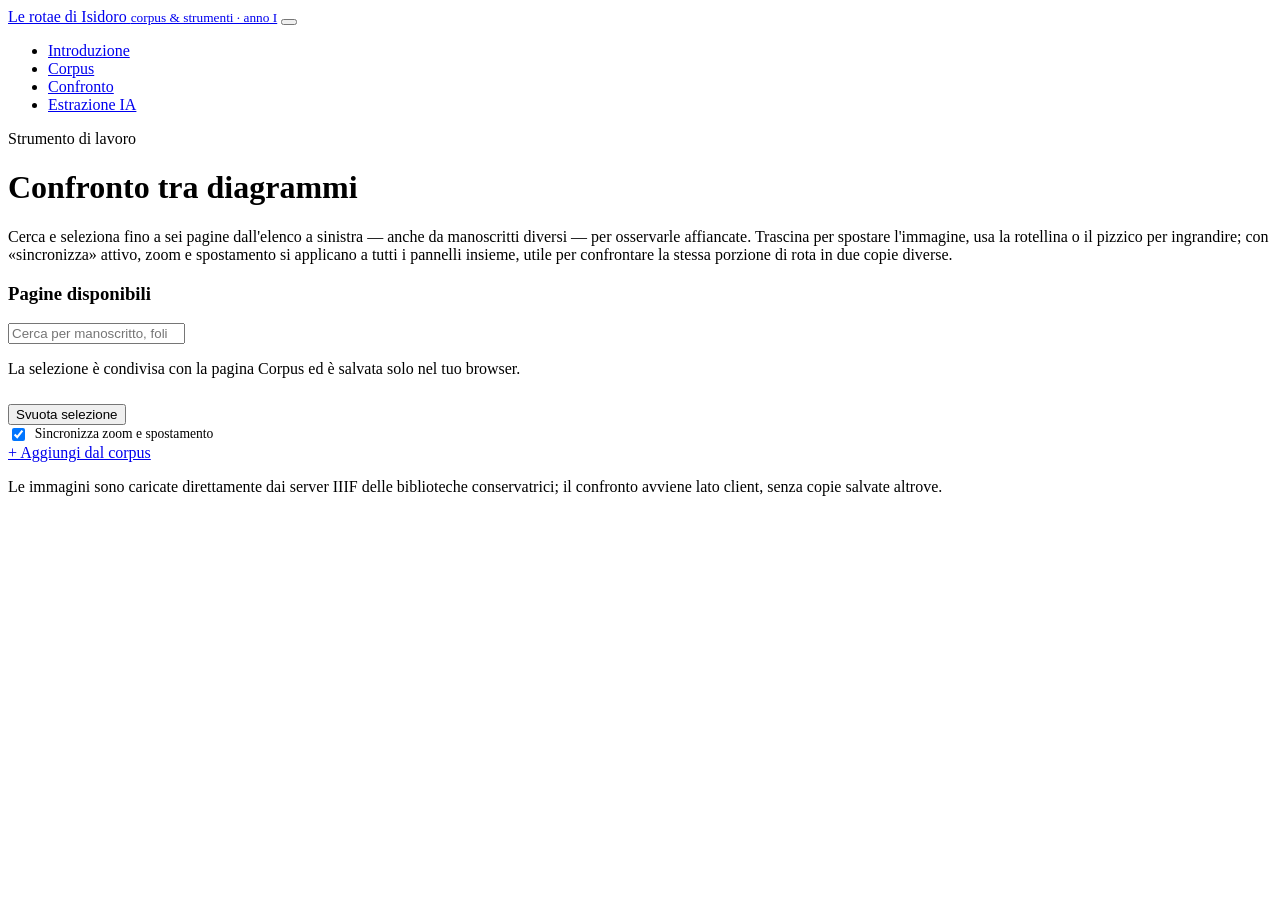
==== confronto.html @ d558e157 "Add files via upload" ====
<!doctype html>
<html lang="it">
<head>
<meta charset="utf-8">
<meta name="viewport" content="width=device-width, initial-scale=1">
<title>Confronto — Le rotae di Isidoro</title>
<meta name="description" content="Confronta affiancate le rotae e gli schemi diagrammatici dei manoscritti isidoriani, con zoom sincronizzato.">
<link rel="stylesheet" href="css/style.css">
</head>
<body data-page="confronto">

<nav class="site-nav">
  <div class="wrap">
    <a class="brand" href="index.html">Le rotae di Isidoro <small>corpus &amp; strumenti · anno I</small></a>
    <button class="nav-toggle" aria-label="Apri il menu" aria-expanded="false"><span></span></button>
    <ul class="nav-links">
      <li><a href="index.html" data-page="home">Introduzione</a></li>
      <li><a href="corpus.html" data-page="corpus">Corpus</a></li>
      <li><a href="confronto.html" data-page="confronto">Confronto</a></li>
      <li><a href="estrazione.html" data-page="estrazione">Estrazione IA</a></li>
    </ul>
  </div>
</nav>

<header class="pageheader">
  <div class="wrap">
    <p class="eyebrow">Strumento di lavoro</p>
    <h1>Confronto tra diagrammi</h1>
    <p>Cerca e seleziona fino a sei pagine dall'elenco a sinistra — anche da manoscritti diversi — per osservarle affiancate. Trascina per spostare l'immagine, usa la rotellina o il pizzico per ingrandire; con «sincronizza» attivo, zoom e spostamento si applicano a tutti i pannelli insieme, utile per confrontare la stessa porzione di rota in due copie diverse.</p>
  </div>
</header>

<section class="section">
  <div class="wrap">
    <div class="confronto-layout">
      <aside class="picker">
        <h3>Pagine disponibili</h3>
        <input class="picker-search" id="picker-search" type="search" placeholder="Cerca per manoscritto, folio, titolo…">
        <div class="picker-list" id="picker-list"></div>
        <p class="picker-hint">La selezione è condivisa con la pagina Corpus ed è salvata solo nel tuo browser.</p>
        <button class="btn-quiet btn-sm" id="clear-all" style="margin-top:0.6rem;">Svuota selezione</button>
      </aside>

      <div class="compare-stage-wrap">
        <div class="compare-toolbar">
          <label style="display:flex; align-items:center; gap:0.5em; font-size:0.85rem; color:var(--ink-soft);">
            <input type="checkbox" id="sync-toggle" checked style="accent-color:var(--lapis);">
            Sincronizza zoom e spostamento
          </label>
          <span class="spacer"></span>
          <a class="btn-quiet btn-sm" href="corpus.html">+ Aggiungi dal corpus</a>
        </div>
        <div class="compare-stage" id="compare-stage"></div>
      </div>
    </div>
  </div>
</section>

<footer class="site-footer">
  <div class="wrap">
    <p>Le immagini sono caricate direttamente dai server IIIF delle biblioteche conservatrici; il confronto avviene lato client, senza copie salvate altrove.</p>
  </div>
</footer>

<script src="js/data.js"></script>
<script src="js/nav.js"></script>
<script src="js/viewer.js"></script>
<script src="js/confronto.js"></script>
</body>
</html>
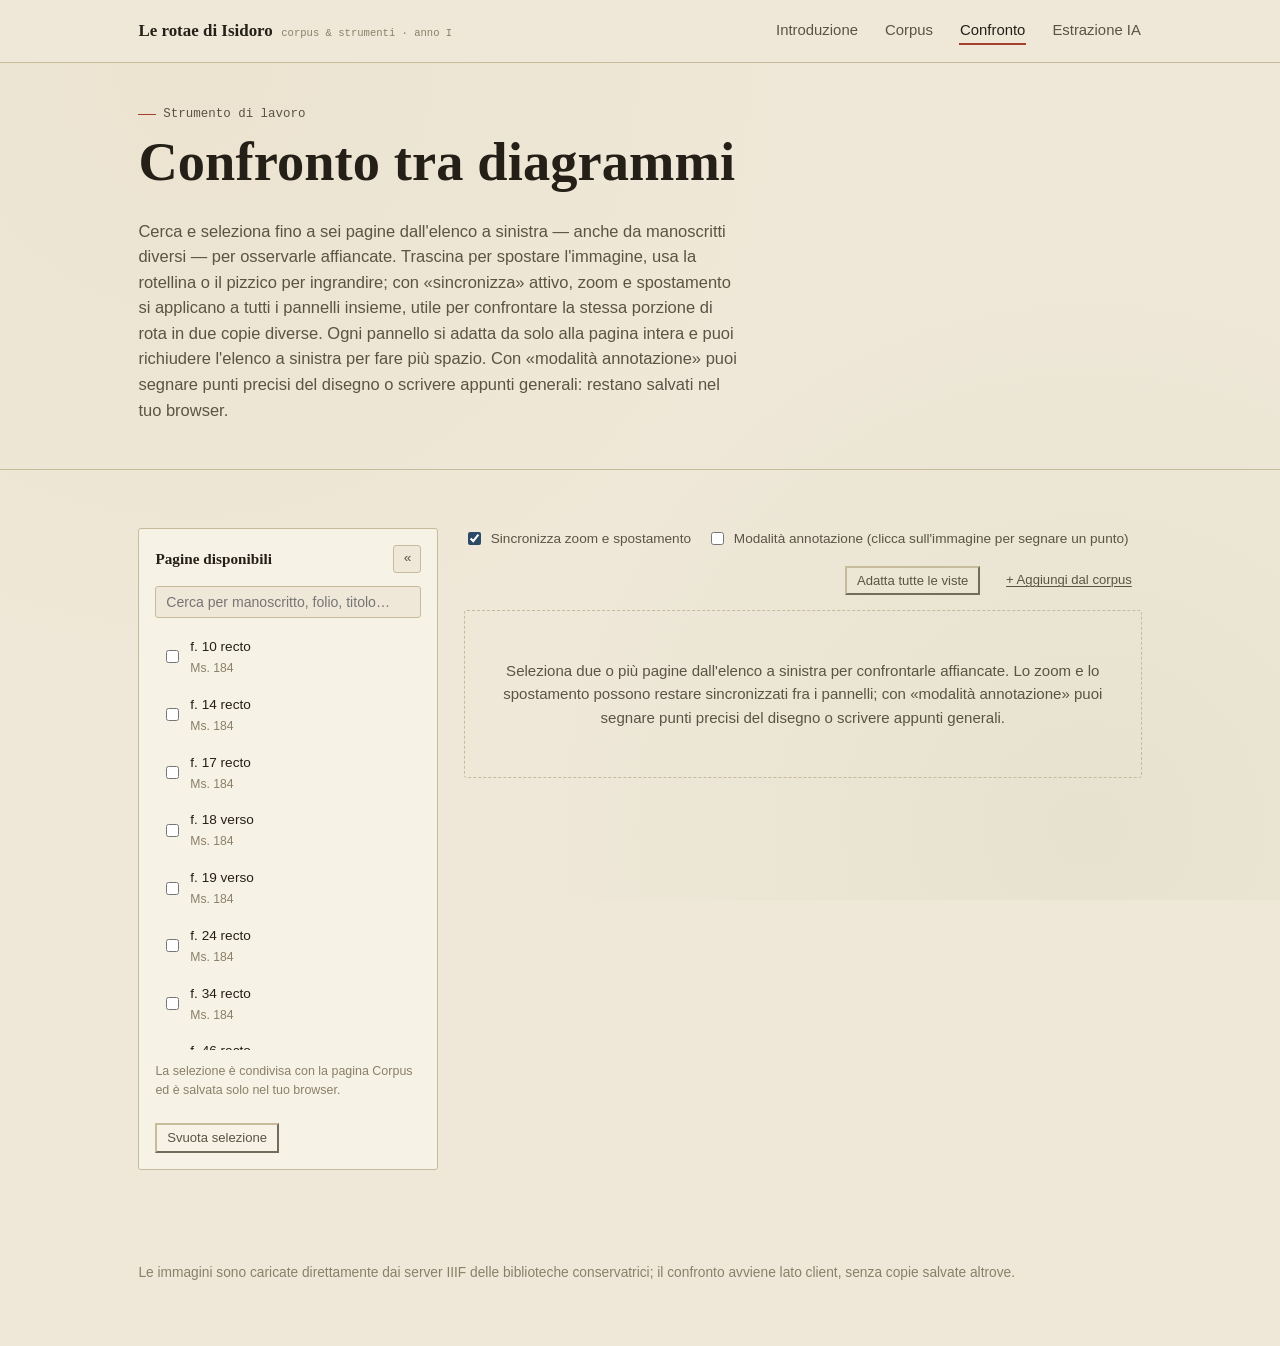
==== commit f7134492: "Tabella dati live, immagini locali Ms.184, confronto migliorato, annotazioni, esempio reale estrazio" ====
--- a/confronto.html
+++ b/confronto.html
@@ -26,28 +26,39 @@
   <div class="wrap">
     <p class="eyebrow">Strumento di lavoro</p>
     <h1>Confronto tra diagrammi</h1>
-    <p>Cerca e seleziona fino a sei pagine dall'elenco a sinistra — anche da manoscritti diversi — per osservarle affiancate. Trascina per spostare l'immagine, usa la rotellina o il pizzico per ingrandire; con «sincronizza» attivo, zoom e spostamento si applicano a tutti i pannelli insieme, utile per confrontare la stessa porzione di rota in due copie diverse.</p>
+    <p>Cerca e seleziona fino a sei pagine dall'elenco a sinistra — anche da manoscritti diversi — per osservarle affiancate. Trascina per spostare l'immagine, usa la rotellina o il pizzico per ingrandire; con «sincronizza» attivo, zoom e spostamento si applicano a tutti i pannelli insieme, utile per confrontare la stessa porzione di rota in due copie diverse. Ogni pannello si adatta da solo alla pagina intera e puoi richiudere l'elenco a sinistra per fare più spazio. Con «modalità annotazione» puoi segnare punti precisi del disegno o scrivere appunti generali: restano salvati nel tuo browser.</p>
   </div>
 </header>
 
 <section class="section">
   <div class="wrap">
-    <div class="confronto-layout">
-      <aside class="picker">
-        <h3>Pagine disponibili</h3>
-        <input class="picker-search" id="picker-search" type="search" placeholder="Cerca per manoscritto, folio, titolo…">
-        <div class="picker-list" id="picker-list"></div>
-        <p class="picker-hint">La selezione è condivisa con la pagina Corpus ed è salvata solo nel tuo browser.</p>
-        <button class="btn-quiet btn-sm" id="clear-all" style="margin-top:0.6rem;">Svuota selezione</button>
+    <div class="confronto-layout" id="confronto-layout">
+      <aside class="picker" id="picker">
+        <div class="picker-head">
+          <h3>Pagine disponibili</h3>
+          <button class="picker-toggle" id="picker-toggle" type="button" aria-expanded="true" aria-controls="picker" title="Nascondi l'elenco per fare spazio">«</button>
+        </div>
+        <div class="picker-body" id="picker-body">
+          <input class="picker-search" id="picker-search" type="search" placeholder="Cerca per manoscritto, folio, titolo…">
+          <div class="picker-list" id="picker-list"></div>
+          <p class="picker-hint">La selezione è condivisa con la pagina Corpus ed è salvata solo nel tuo browser.</p>
+          <button class="btn-quiet btn-sm" id="clear-all" style="margin-top:0.6rem;">Svuota selezione</button>
+        </div>
       </aside>
 
       <div class="compare-stage-wrap">
         <div class="compare-toolbar">
+          <button class="picker-reopen" id="picker-reopen" type="button" hidden title="Mostra l'elenco delle pagine">» Pagine</button>
           <label style="display:flex; align-items:center; gap:0.5em; font-size:0.85rem; color:var(--ink-soft);">
             <input type="checkbox" id="sync-toggle" checked style="accent-color:var(--lapis);">
             Sincronizza zoom e spostamento
           </label>
+          <label style="display:flex; align-items:center; gap:0.5em; font-size:0.85rem; color:var(--ink-soft);">
+            <input type="checkbox" id="annotate-toggle" style="accent-color:var(--minium);">
+            Modalità annotazione (clicca sull'immagine per segnare un punto)
+          </label>
           <span class="spacer"></span>
+          <button class="btn-quiet btn-sm" id="fit-all" type="button">Adatta tutte le viste</button>
           <a class="btn-quiet btn-sm" href="corpus.html">+ Aggiungi dal corpus</a>
         </div>
         <div class="compare-stage" id="compare-stage"></div>
--- a/css/style.css
+++ b/css/style.css
@@ -0,0 +1,611 @@
+/* ============================================================
+   Isidoro — corpus dei diagrammi
+   Palette ispirata ai pigmenti dei codici altomedievali:
+   pergamena, inchiostro ferrogallico, verderame, minio, lapislazzuli.
+   ============================================================ */
+
+@import url('https://fonts.googleapis.com/css2?family=Spectral:ital,wght@0,400;0,500;0,600;0,700;1,400;1,500&family=IBM+Plex+Sans:ital,wght@0,400;0,500;0,600;1,400&family=IBM+Plex+Mono:wght@400;500&display=swap');
+
+:root{
+  --paper: #EFE8D8;
+  --paper-raised: #F7F2E6;
+  --paper-deep: #E3D9C1;
+  --ink: #241F17;
+  --ink-soft: #5B5344;
+  --ink-faint: #8A8069;
+  --rule: #C7BB9C;
+  --rule-soft: #DAD0B4;
+
+  --verdigris: #5E7350;
+  --verdigris-dark: #445536;
+  --verdigris-tint: #E4E9DC;
+
+  --minium: #A3402C;
+  --minium-dark: #7C2F20;
+  --minium-tint: #F1DDD5;
+
+  --lapis: #2C4A66;
+  --lapis-dark: #1D3346;
+  --lapis-tint: #DDE5EC;
+
+  --gold: #B08A3E;
+
+  --shadow: 2px 3px 0 rgba(36,31,23,0.08);
+  --radius: 3px;
+
+  --font-display: 'Spectral', Georgia, serif;
+  --font-body: 'IBM Plex Sans', -apple-system, BlinkMacSystemFont, sans-serif;
+  --font-mono: 'IBM Plex Mono', ui-monospace, Menlo, monospace;
+
+  --measure: 66ch;
+}
+
+*, *::before, *::after{ box-sizing: border-box; }
+
+html{
+  scroll-behavior: smooth;
+}
+@media (prefers-reduced-motion: reduce){
+  html{ scroll-behavior: auto; }
+  *, *::before, *::after{
+    animation-duration: 0.001ms !important;
+    animation-iteration-count: 1 !important;
+    transition-duration: 0.001ms !important;
+    scroll-behavior: auto !important;
+  }
+}
+
+body{
+  margin: 0;
+  background: var(--paper);
+  color: var(--ink);
+  font-family: var(--font-body);
+  font-size: 16.5px;
+  line-height: 1.55;
+  -webkit-font-smoothing: antialiased;
+}
+
+/* subtle paper grain via layered gradients */
+body{
+  background-image:
+    radial-gradient(circle at 15% 8%, rgba(176,138,62,0.05), transparent 45%),
+    radial-gradient(circle at 85% 92%, rgba(94,115,80,0.06), transparent 40%);
+  background-attachment: fixed;
+}
+
+h1, h2, h3, h4{
+  font-family: var(--font-display);
+  color: var(--ink);
+  margin: 0 0 0.5em;
+  font-weight: 600;
+  letter-spacing: 0.002em;
+}
+h1{ font-size: clamp(2.1rem, 4.4vw, 3.4rem); line-height: 1.08; font-weight: 600; }
+h2{ font-size: clamp(1.5rem, 2.6vw, 2rem); line-height: 1.18; }
+h3{ font-size: 1.2rem; line-height: 1.3; }
+
+p{ margin: 0 0 1.05em; }
+a{ color: var(--lapis); text-decoration-thickness: 1px; text-underline-offset: 2px; }
+a:hover{ color: var(--lapis-dark); }
+a:focus-visible, button:focus-visible, input:focus-visible, textarea:focus-visible, select:focus-visible, [tabindex]:focus-visible{
+  outline: 2px solid var(--minium);
+  outline-offset: 2px;
+}
+
+.measure{ max-width: var(--measure); }
+
+.wrap{
+  max-width: 1080px;
+  margin: 0 auto;
+  padding: 0 clamp(1.1rem, 3vw, 2.4rem);
+}
+
+/* ---------- Nav ---------- */
+.site-nav{
+  position: sticky; top: 0; z-index: 40;
+  background: rgba(239,232,216,0.92);
+  backdrop-filter: blur(6px);
+  border-bottom: 1px solid var(--rule);
+}
+.site-nav .wrap{
+  display: flex; align-items: center; justify-content: space-between;
+  gap: 1rem; min-height: 62px;
+}
+.brand{
+  font-family: var(--font-display);
+  font-weight: 600; font-size: 1.06rem;
+  color: var(--ink); text-decoration: none;
+  display: flex; align-items: baseline; gap: 0.5em;
+}
+.brand small{
+  font-family: var(--font-mono); font-weight: 400;
+  font-size: 0.66rem; color: var(--ink-faint);
+}
+.nav-links{
+  display: flex; gap: clamp(0.9rem, 2vw, 1.7rem);
+  list-style: none; margin: 0; padding: 0;
+  font-size: 0.93rem;
+}
+.nav-links a{
+  color: var(--ink-soft); text-decoration: none;
+  padding: 0.3em 0.05em; border-bottom: 2px solid transparent;
+}
+.nav-links a:hover, .nav-links a[aria-current="page"]{
+  color: var(--ink); border-bottom-color: var(--minium);
+}
+.nav-toggle{ display: none; }
+
+@media (max-width: 640px){
+  .nav-links{
+    position: fixed; inset: 62px 0 auto 0; background: var(--paper-raised);
+    border-bottom: 1px solid var(--rule);
+    flex-direction: column; padding: 1rem 1.4rem 1.4rem; gap: 0.9rem;
+    transform: translateY(-8px); opacity: 0; pointer-events: none;
+    transition: transform .18s ease, opacity .18s ease;
+  }
+  .nav-links.open{ transform: translateY(0); opacity: 1; pointer-events: auto; }
+  .nav-toggle{
+    display: inline-flex; align-items: center; justify-content: center;
+    width: 38px; height: 38px; border: 1px solid var(--rule);
+    background: var(--paper-raised); border-radius: var(--radius); cursor: pointer;
+  }
+  .nav-toggle span, .nav-toggle span::before, .nav-toggle span::after{
+    content:""; display:block; width: 16px; height: 1.5px; background: var(--ink);
+    position: relative; transition: transform .15s ease;
+  }
+  .nav-toggle span::before{ position:absolute; top:-5px; }
+  .nav-toggle span::after{ position:absolute; top:5px; }
+}
+
+/* ---------- Buttons / chips ---------- */
+.btn{
+  display: inline-flex; align-items: center; gap: 0.5em;
+  font-family: var(--font-body); font-size: 0.92rem; font-weight: 500;
+  padding: 0.62em 1.05em; border-radius: var(--radius);
+  border: 1px solid var(--ink); background: var(--ink); color: var(--paper-raised);
+  text-decoration: none; cursor: pointer; line-height: 1.2;
+  transition: background .12s ease, color .12s ease, transform .08s ease;
+}
+.btn:hover{ background: var(--verdigris-dark); border-color: var(--verdigris-dark); color: #fff; }
+.btn:active{ transform: translateY(1px); }
+.btn-outline{
+  background: transparent; color: var(--ink); border: 1px solid var(--ink);
+}
+.btn-outline:hover{ background: var(--ink); color: var(--paper-raised); }
+.btn-quiet{
+  background: transparent; border-color: var(--rule); color: var(--ink-soft);
+}
+.btn-quiet:hover{ background: var(--paper-deep); color: var(--ink); border-color: var(--ink-soft); }
+.btn[disabled]{ opacity: 0.45; cursor: not-allowed; }
+.btn-sm{ padding: 0.4em 0.75em; font-size: 0.82rem; }
+
+.tag{
+  display: inline-block; font-family: var(--font-mono); font-size: 0.72rem;
+  color: var(--ink-soft); border: 1px solid var(--rule); border-radius: 20px;
+  padding: 0.22em 0.7em; background: var(--paper-raised);
+}
+
+/* ---------- Hero / rota ---------- */
+.hero{
+  padding: clamp(2.4rem, 6vw, 4.6rem) 0 clamp(2.2rem, 5vw, 3.6rem);
+  border-bottom: 1px solid var(--rule);
+}
+.hero .wrap{
+  display: grid; grid-template-columns: 1.05fr 0.95fr; gap: clamp(2rem, 5vw, 3.5rem);
+  align-items: center;
+}
+@media (max-width: 860px){
+  .hero .wrap{ grid-template-columns: 1fr; }
+  .hero-figure{ order: -1; max-width: 320px; margin: 0 auto; }
+}
+.eyebrow{
+  font-family: var(--font-mono); font-size: 0.78rem; color: var(--minium-dark);
+  margin: 0 0 0.9em; display:flex; align-items:center; gap:0.6em;
+}
+.eyebrow::before{ content:""; width: 1.4em; height:1px; background: var(--minium); display:inline-block; }
+.hero h1{ margin-bottom: 0.42em; }
+.hero .lede{ font-size: 1.08rem; color: var(--ink-soft); max-width: 46ch; }
+.hero-cta{ display:flex; gap: 0.8rem; margin-top: 1.5rem; flex-wrap: wrap; }
+
+.rota{ width: 100%; height: auto; }
+.rota-sector{
+  fill: var(--paper-raised); stroke: var(--ink); stroke-width: 1;
+  cursor: pointer; transition: fill .15s ease;
+}
+.rota-sector:hover, .rota-sector:focus-visible{ fill: var(--verdigris-tint); outline: none; }
+.rota-sector.s-corpus:hover{ fill: var(--verdigris-tint); }
+.rota-sector.s-confronto:hover{ fill: var(--lapis-tint); }
+.rota-sector.s-estrazione:hover{ fill: var(--minium-tint); }
+.rota-tick{ stroke: var(--ink-faint); stroke-width: 1; }
+.rota-hub{ fill: var(--paper); stroke: var(--ink); stroke-width: 1.3; }
+.rota-hub-label{
+  font-family: var(--font-mono); font-size: 10.5px; fill: var(--ink-soft);
+  text-anchor: middle;
+}
+.rota-num{
+  font-family: var(--font-display); font-size: 19px; fill: var(--ink);
+  text-anchor: middle; pointer-events: none;
+}
+.rota-label{
+  font-family: var(--font-body); font-size: 10.6px; fill: var(--ink-soft);
+  text-anchor: middle; pointer-events: none;
+}
+.rota-a{ text-decoration: none; }
+
+/* ---------- Section shell ---------- */
+.section{ padding: clamp(2.4rem, 5vw, 3.6rem) 0; border-bottom: 1px solid var(--rule); }
+.section:last-of-type{ border-bottom: none; }
+.section-head{
+  display:flex; align-items: flex-end; justify-content: space-between; gap: 1.5rem;
+  margin-bottom: 1.7rem; flex-wrap: wrap;
+}
+.section-head h2{ margin: 0; }
+.section-num{
+  font-family: var(--font-mono); font-size: 0.78rem; color: var(--ink-faint);
+}
+.section-intro{ max-width: var(--measure); color: var(--ink-soft); }
+
+/* ---------- Cards (index summary) ---------- */
+.card-grid{
+  display: grid; grid-template-columns: repeat(3, 1fr); gap: 1.1rem;
+}
+@media (max-width: 780px){ .card-grid{ grid-template-columns: 1fr; } }
+.card{
+  border: 1px solid var(--rule); background: var(--paper-raised);
+  padding: 1.4rem 1.4rem 1.5rem; border-radius: var(--radius);
+  text-decoration: none; color: var(--ink); box-shadow: var(--shadow);
+  display: flex; flex-direction: column; gap: 0.5rem;
+}
+.card:hover{ border-color: var(--ink); }
+.card .card-num{ font-family: var(--font-mono); font-size: 0.75rem; color: var(--minium-dark); }
+.card h3{ margin: 0; }
+.card p{ color: var(--ink-soft); font-size: 0.93rem; margin: 0; }
+.card .card-go{ margin-top: auto; font-size: 0.85rem; color: var(--ink-soft); padding-top: 0.6rem; }
+
+/* ---------- Stat strip ---------- */
+.stat-strip{
+  display: grid; grid-template-columns: repeat(4, 1fr); border: 1px solid var(--rule);
+  border-radius: var(--radius); overflow: hidden; background: var(--paper-raised);
+}
+@media (max-width: 700px){ .stat-strip{ grid-template-columns: repeat(2, 1fr); } }
+.stat{
+  padding: 1.1rem 1.2rem; border-right: 1px solid var(--rule);
+}
+.stat:last-child{ border-right: none; }
+.stat .n{ font-family: var(--font-display); font-size: 1.7rem; display:block; }
+.stat .l{ font-size: 0.79rem; color: var(--ink-soft); }
+
+/* ---------- Timeline (bibliografia) ---------- */
+.timeline{ list-style: none; margin: 0; padding: 0; border-left: 1px solid var(--rule); }
+.timeline li{ position: relative; padding: 0 0 1.7rem 1.6rem; }
+.timeline li::before{
+  content:""; position:absolute; left:-4.5px; top: 0.35em;
+  width: 8px; height: 8px; border-radius: 50%; background: var(--verdigris);
+  border: 2px solid var(--paper);
+}
+.timeline h3{ margin-bottom: 0.15em; font-size: 1.05rem; }
+.timeline .when{ font-family: var(--font-mono); font-size: 0.74rem; color: var(--ink-faint); }
+.timeline p{ color: var(--ink-soft); margin-top: 0.3em; }
+
+/* ---------- Vista tabellare dei dati (index) ---------- */
+.datatable-toolbar{
+  display:flex; align-items:center; gap: 0.8rem; flex-wrap: wrap; margin-bottom: 0.9rem;
+}
+.datatable-search{
+  min-width: 240px; flex: 1 1 240px; padding: 0.5em 0.7em; border: 1px solid var(--rule);
+  border-radius: var(--radius); font-family: var(--font-body); font-size: 0.88rem; background: var(--paper-raised);
+}
+.datatable-toolbar .spacer{ flex: 0 0 0; }
+.datatable-count{ font-family: var(--font-mono); font-size: 0.76rem; color: var(--ink-faint); white-space: nowrap; }
+.datatable-wrap{
+  border: 1px solid var(--rule); border-radius: var(--radius); overflow: auto; max-height: 520px;
+  background: var(--paper-raised);
+}
+.datatable{ width: 100%; border-collapse: collapse; font-size: 0.83rem; }
+.datatable thead th{
+  position: sticky; top: 0; z-index: 1; text-align: left; font-family: var(--font-mono); font-weight: 500;
+  font-size: 0.7rem; letter-spacing: 0.02em; text-transform: uppercase; color: var(--ink-soft);
+  background: var(--paper-deep); padding: 0.55em 0.7em; border-bottom: 1px solid var(--rule);
+  white-space: nowrap;
+}
+.datatable td{
+  padding: 0.55em 0.7em; border-bottom: 1px solid var(--rule-soft); vertical-align: top;
+}
+.datatable tr.datatable-group-start td{ border-top: 2px solid var(--rule); }
+.datatable .dt-sub{ color: var(--ink-faint); font-size: 0.75rem; }
+.datatable .dt-url code{ font-family: var(--font-mono); font-size: 0.74rem; color: var(--ink-soft); }
+.datatable .dt-yes{ color: var(--verdigris-dark); }
+.datatable .dt-no{ color: var(--ink-faint); }
+.datatable .dt-actions{ display:flex; gap: 0.4em; white-space: nowrap; }
+
+/* ---------- Footer ---------- */
+.site-footer{
+  padding: 2.2rem 0 3rem; color: var(--ink-faint); font-size: 0.86rem;
+}
+.site-footer a{ color: var(--ink-soft); }
+
+/* ============================================================
+   Corpus page
+   ============================================================ */
+.filters{
+  display:flex; gap: 0.6rem; flex-wrap: wrap; margin-bottom: 1.6rem;
+}
+.filter-btn{
+  font-family: var(--font-mono); font-size: 0.78rem; padding: 0.42em 0.85em;
+  border: 1px solid var(--rule); background: var(--paper-raised); color: var(--ink-soft);
+  border-radius: 20px; cursor: pointer;
+}
+.filter-btn[aria-pressed="true"]{ border-color: var(--ink); color: var(--ink); background: var(--paper-deep); }
+
+.ms-block{ margin-bottom: 2.6rem; }
+.ms-head{
+  display:flex; justify-content: space-between; align-items:flex-start; gap: 1rem;
+  flex-wrap: wrap; padding-bottom: 0.9rem; border-bottom: 1px solid var(--rule); margin-bottom: 1.1rem;
+}
+.ms-head h3{ font-size: 1.35rem; margin-bottom: 0.15em; }
+.ms-meta{ font-size: 0.86rem; color: var(--ink-soft); display:flex; gap: 1.1rem; flex-wrap: wrap; }
+.ms-meta b{ color: var(--ink); font-weight: 600; }
+.ms-note{ font-size: 0.87rem; color: var(--ink-soft); max-width: 40ch; font-style: italic; }
+.ms-count{ font-family: var(--font-mono); font-size: 0.78rem; color: var(--ink-faint); white-space: nowrap; }
+
+.page-grid{
+  display: grid; grid-template-columns: repeat(auto-fill, minmax(148px, 1fr)); gap: 0.85rem;
+}
+.folio-card{
+  border: 1px solid var(--rule); background: var(--paper-raised); border-radius: var(--radius);
+  overflow: hidden; cursor: pointer; text-align: left; padding: 0; display: block; width: 100%;
+  font-family: var(--font-body); color: var(--ink);
+}
+.folio-card:hover{ border-color: var(--ink); }
+.folio-thumb{
+  aspect-ratio: 3/4; background: var(--paper-deep);
+  display:flex; align-items:center; justify-content:center; overflow: hidden; position: relative;
+}
+.folio-thumb img{ width:100%; height:100%; object-fit: cover; display:block; }
+.folio-thumb .ph{
+  font-family: var(--font-mono); font-size: 0.68rem; color: var(--ink-faint); text-align:center; padding: 0.8em;
+}
+.folio-info{ padding: 0.6em 0.75em 0.75em; }
+.folio-folio{ font-family: var(--font-mono); font-size: 0.74rem; color: var(--ink-soft); }
+.folio-title{ font-size: 0.85rem; margin-top: 0.15em; line-height: 1.3; }
+.folio-select{
+  position:absolute; top: 0.4rem; right: 0.4rem; width: 22px; height: 22px;
+  border-radius: 50%; border: 1.5px solid rgba(36,31,23,0.55); background: rgba(247,242,230,0.88);
+  display:flex; align-items:center; justify-content:center; font-size: 0.7rem;
+}
+.folio-card.selected{ outline: 2px solid var(--lapis); outline-offset: -2px; }
+.folio-card.selected .folio-select{ background: var(--lapis); border-color: var(--lapis); color: #fff; }
+
+/* ---------- Lightbox / viewer ---------- */
+.lightbox{
+  position: fixed; inset: 0; background: rgba(20,17,11,0.78); z-index: 100;
+  display: none; align-items: center; justify-content: center; padding: 1.4rem;
+}
+.lightbox.open{ display: flex; }
+.lightbox-panel{
+  background: var(--paper-raised); border-radius: var(--radius); max-width: 960px; width: 100%;
+  max-height: 92vh; display: flex; flex-direction: column; overflow: hidden;
+}
+.lightbox-head{
+  display:flex; justify-content: space-between; align-items: center; gap: 1rem;
+  padding: 0.9rem 1.1rem; border-bottom: 1px solid var(--rule);
+}
+.lightbox-head h3{ margin: 0; font-size: 1.05rem; }
+.lightbox-head .meta{ font-size: 0.8rem; color: var(--ink-soft); font-family: var(--font-mono); }
+.lightbox-close{
+  border: none; background: transparent; font-size: 1.3rem; cursor: pointer; color: var(--ink-soft);
+  line-height: 1; padding: 0.2em 0.4em;
+}
+.lightbox-stage{
+  flex: 1; overflow: hidden; background: var(--ink); position: relative;
+  min-height: 320px; touch-action: none;
+}
+.lightbox-stage img{
+  position: absolute; top: 50%; left: 50%; max-width: none;
+  transform-origin: center; user-select: none; -webkit-user-drag: none;
+}
+.viewer-controls{
+  display:flex; gap: 0.5rem; padding: 0.7rem 1.1rem; border-top: 1px solid var(--rule);
+  align-items: center; flex-wrap: wrap;
+}
+.viewer-controls .spacer{ flex: 1; }
+.lightbox-foot{ padding: 0.6rem 1.1rem 0.9rem; font-size: 0.83rem; color: var(--ink-soft); }
+
+/* ============================================================
+   Confronto page
+   ============================================================ */
+.confronto-layout{ display: grid; grid-template-columns: 300px 1fr; gap: 1.6rem; align-items: start; }
+@media (max-width: 900px){
+  .confronto-layout{ grid-template-columns: 1fr; }
+  .confronto-layout.picker-collapsed{ grid-template-columns: 1fr; }
+}
+.picker{
+  border: 1px solid var(--rule); border-radius: var(--radius); background: var(--paper-raised);
+  padding: 1rem; position: sticky; top: 78px;
+}
+.picker-head{ display:flex; align-items:center; justify-content: space-between; gap: 0.6rem; }
+.picker h3{ font-size: 0.95rem; margin: 0; }
+.picker-toggle{
+  flex: none; width: 28px; height: 28px; border: 1px solid var(--rule); border-radius: var(--radius);
+  background: var(--paper); color: var(--ink-soft); cursor: pointer; font-family: var(--font-mono);
+  line-height: 1;
+}
+.picker-toggle:hover{ border-color: var(--ink); color: var(--ink); }
+.picker-body{ margin-top: 0.8rem; }
+.confronto-layout.picker-collapsed{ grid-template-columns: 44px 1fr; }
+.confronto-layout.picker-collapsed .picker{ padding: 0.6rem 0.5rem; }
+.confronto-layout.picker-collapsed .picker-body{ display: none; }
+.picker-reopen{
+  font-family: var(--font-mono); font-size: 0.78rem; padding: 0.42em 0.75em; border-radius: 20px;
+  border: 1px solid var(--rule); background: var(--paper-raised); color: var(--ink-soft); cursor: pointer;
+}
+.picker-reopen:hover{ border-color: var(--ink); color: var(--ink); }
+.picker-search{
+  width: 100%; padding: 0.5em 0.7em; border: 1px solid var(--rule); border-radius: var(--radius);
+  font-family: var(--font-body); font-size: 0.88rem; margin-bottom: 0.8rem; background: var(--paper);
+}
+.picker-list{ max-height: 420px; overflow-y: auto; display: flex; flex-direction: column; gap: 0.3rem; }
+.picker-item{
+  display:flex; align-items:center; gap: 0.6em; padding: 0.4em 0.5em; border-radius: var(--radius);
+  cursor: pointer; font-size: 0.85rem;
+}
+.picker-item:hover{ background: var(--paper-deep); }
+.picker-item input{ accent-color: var(--lapis); }
+.picker-item .grp{ color: var(--ink-faint); font-size: 0.76rem; }
+.picker-hint{ font-size: 0.78rem; color: var(--ink-faint); margin-top: 0.7rem; }
+
+.compare-stage{ min-height: 420px; }
+.compare-toolbar{
+  display:flex; gap: 1rem; align-items:center; margin-bottom: 0.9rem; flex-wrap: wrap;
+}
+.compare-toolbar .spacer{ flex: 1; }
+.compare-empty{
+  border: 1px dashed var(--rule); border-radius: var(--radius); padding: 3rem 1.5rem;
+  text-align: center; color: var(--ink-soft); font-size: 0.94rem;
+}
+.compare-grid{ display: grid; gap: 1.1rem; align-items: start; }
+
+/* Pannelli più grandi quando si confrontano solo una o due pagine */
+.compare-grid--n1{ max-width: 760px; margin: 0 auto; }
+.compare-grid--n1 .compare-panel-stage{ aspect-ratio: 3/4; min-height: 62vh; }
+.compare-grid--n2 .compare-panel-stage{ aspect-ratio: 3/4; min-height: 56vh; }
+.compare-grid--n3 .compare-panel-stage{ aspect-ratio: 4/5; min-height: 42vh; }
+.compare-grid--nmany .compare-panel-stage{ aspect-ratio: 1/1; min-height: 30vh; }
+@media (max-width: 700px){
+  .compare-grid--n1 .compare-panel-stage,
+  .compare-grid--n2 .compare-panel-stage{ min-height: 48vh; }
+}
+
+.compare-panel{
+  border: 1px solid var(--rule); border-radius: var(--radius); background: var(--paper-raised);
+  display: flex; flex-direction: column; overflow: hidden;
+}
+.compare-panel-stage{
+  background: var(--ink); position: relative; overflow: hidden; touch-action: none; flex: none;
+}
+.compare-panel-stage img{
+  position: absolute; top:50%; left:50%; max-width:none; transform-origin: center; user-select:none;
+}
+.annot-layer{
+  position: absolute; top: 50%; left: 50%; transform-origin: center; pointer-events: none; overflow: visible;
+}
+#compare-stage.annotate-active .compare-panel-stage{ cursor: crosshair; }
+.annot-layer .pin-marker{ pointer-events: auto; cursor: pointer; }
+.annot-layer .pin-dot{ fill: var(--minium); fill-opacity: 0.88; stroke: #fff; }
+.annot-layer .pin-num{ font-family: var(--font-mono); fill: #fff; text-anchor: middle; pointer-events: none; }
+.compare-caption{
+  position: absolute; left:0; right:0; bottom:0; padding: 0.5em 0.7em;
+  background: linear-gradient(transparent, rgba(20,17,11,0.82));
+  color: #F1EADA; font-size: 0.78rem; display:flex; justify-content: space-between; gap: 0.6em;
+}
+.compare-remove{
+  position:absolute; top: 0.4rem; right: 0.4rem; width: 24px; height: 24px; border-radius: 50%;
+  border: none; background: rgba(20,17,11,0.55); color: #fff; cursor: pointer; font-size: 0.85rem;
+  display:flex; align-items:center; justify-content:center;
+}
+
+/* ---------- Annotazioni e appunti sotto ogni pannello ---------- */
+.compare-annot-panel{ padding: 0.8em 0.85em 0.9em; border-top: 1px solid var(--rule); }
+.compare-annot-head{
+  display:flex; align-items:center; justify-content: space-between; gap: 0.6em;
+  font-family: var(--font-mono); font-size: 0.76rem; color: var(--ink-soft); margin-bottom: 0.5em;
+}
+.compare-pin-list{ list-style: none; margin: 0 0 0.7em; padding: 0; display:flex; flex-direction:column; gap: 0.4em; max-height: 160px; overflow-y: auto; }
+.compare-pin-empty{ font-size: 0.8rem; color: var(--ink-faint); font-style: italic; }
+.compare-pin-row{ display:flex; align-items: flex-start; gap: 0.4em; }
+.pin-num-badge{
+  flex: none; width: 18px; height: 18px; border-radius: 50%; background: var(--minium); color: #fff;
+  font-family: var(--font-mono); font-size: 0.68rem; display:flex; align-items:center; justify-content:center;
+  margin-top: 0.15em;
+}
+.compare-pin-row textarea{
+  flex: 1; resize: vertical; border: 1px solid var(--rule); border-radius: var(--radius);
+  font-family: var(--font-body); font-size: 0.82rem; padding: 0.35em 0.5em; background: var(--paper);
+}
+.compare-pin-del{
+  flex: none; border: none; background: transparent; color: var(--ink-faint); cursor: pointer;
+  font-size: 0.95rem; line-height: 1; padding: 0.2em 0.3em;
+}
+.compare-pin-del:hover{ color: var(--minium-dark); }
+.compare-note{
+  width: 100%; resize: vertical; border: 1px solid var(--rule); border-radius: var(--radius);
+  font-family: var(--font-body); font-size: 0.83rem; padding: 0.45em 0.6em; background: var(--paper);
+}
+.compare-note-status{ display:block; font-family: var(--font-mono); font-size: 0.68rem; color: var(--verdigris-dark); min-height: 1.4em; margin-top: 0.25em; }
+
+/* ============================================================
+   Estrazione AI page
+   ============================================================ */
+.method-grid{ display: grid; grid-template-columns: repeat(3, 1fr); gap: 1rem; }
+@media (max-width: 820px){ .method-grid{ grid-template-columns: 1fr; } }
+.method-card{
+  border: 1px solid var(--rule); background: var(--paper-raised); border-radius: var(--radius);
+  padding: 1.2rem 1.3rem;
+}
+.method-card .step{ font-family: var(--font-mono); font-size: 0.72rem; color: var(--verdigris-dark); }
+.method-card h3{ font-size: 1.02rem; margin: 0.3em 0 0.4em; }
+.method-card p{ font-size: 0.88rem; color: var(--ink-soft); margin: 0; }
+
+.showcase{
+  display: grid; grid-template-columns: repeat(3, 1fr); gap: 1rem; margin-top: 1.6rem;
+}
+@media (max-width: 820px){ .showcase{ grid-template-columns: 1fr; } }
+.showcase-panel{
+  border: 1px solid var(--rule); border-radius: var(--radius); overflow: hidden; background: var(--paper-raised);
+}
+.showcase-panel .frame{ aspect-ratio: 3/4; background: var(--ink); position: relative; overflow: hidden; }
+.showcase-panel .frame img{ width: 100%; height: 100%; object-fit: contain; }
+.showcase-panel .cap{ padding: 0.7em 0.85em; font-size: 0.82rem; color: var(--ink-soft); }
+.showcase-panel .cap b{ color: var(--ink); display:block; font-size: 0.86rem; margin-bottom: 0.15em; }
+.badge-illus{
+  position:absolute; top: 0.5em; left: 0.5em; background: rgba(163,64,44,0.92); color: #fff;
+  font-family: var(--font-mono); font-size: 0.62rem; padding: 0.25em 0.55em; border-radius: 20px;
+  letter-spacing: 0.02em;
+}
+
+.demo-panel{
+  border: 1px solid var(--rule); border-radius: var(--radius); background: var(--paper-raised);
+  padding: 1.5rem; margin-top: 1.8rem;
+}
+.demo-grid{ display: grid; grid-template-columns: 300px 1fr; gap: 1.6rem; }
+@media (max-width: 820px){ .demo-grid{ grid-template-columns: 1fr; } }
+.field{ margin-bottom: 0.95rem; }
+.field label{ display:block; font-size: 0.82rem; color: var(--ink-soft); margin-bottom: 0.32em; }
+.field input[type="password"], .field input[type="text"], .field select, .field textarea{
+  width: 100%; padding: 0.55em 0.7em; border: 1px solid var(--rule); border-radius: var(--radius);
+  font-family: var(--font-body); font-size: 0.88rem; background: var(--paper);
+}
+.field-hint{ font-size: 0.76rem; color: var(--ink-faint); margin-top: 0.3em; }
+.demo-drop{
+  border: 1px dashed var(--rule); border-radius: var(--radius); padding: 1.2rem; text-align:center;
+  font-size: 0.85rem; color: var(--ink-soft); cursor: pointer; background: var(--paper);
+}
+.demo-drop.drag{ border-color: var(--lapis); background: var(--lapis-tint); }
+.demo-stage{
+  min-height: 360px; border: 1px solid var(--rule); border-radius: var(--radius);
+  background: var(--ink); position: relative; overflow: hidden; display:flex; align-items:center; justify-content:center;
+}
+.demo-stage img{ max-width: 100%; max-height: 100%; display:block; }
+.demo-stage .placeholder{ color: #B7AF9B; font-size: 0.85rem; font-family: var(--font-mono); }
+.demo-overlay-svg{ position:absolute; inset:0; width:100%; height:100%; }
+.demo-status{
+  font-family: var(--font-mono); font-size: 0.79rem; margin-top: 0.8rem; color: var(--ink-soft);
+  min-height: 1.4em;
+}
+.demo-status.err{ color: var(--minium-dark); }
+.demo-out{
+  margin-top: 1rem; border-top: 1px solid var(--rule); padding-top: 1rem;
+  max-height: 260px; overflow: auto;
+}
+.demo-out table{ width: 100%; border-collapse: collapse; font-size: 0.82rem; }
+.demo-out th, .demo-out td{ text-align: left; padding: 0.32em 0.5em; border-bottom: 1px solid var(--rule-soft); }
+.demo-out th{ font-family: var(--font-mono); font-weight: 500; color: var(--ink-soft); font-size: 0.72rem; }
+.callout{
+  border-left: 3px solid var(--minium); background: var(--minium-tint); padding: 0.9em 1.1em;
+  font-size: 0.87rem; color: var(--ink); border-radius: 0 var(--radius) var(--radius) 0; margin-bottom: 1.4rem;
+}
+.callout b{ display:block; margin-bottom: 0.2em; }
+
+.pageheader{ padding: 2.6rem 0 1.8rem; border-bottom: 1px solid var(--rule); }
+.pageheader .eyebrow{ margin-bottom: 0.7em; }
+.pageheader p{ color: var(--ink-soft); max-width: var(--measure); }
